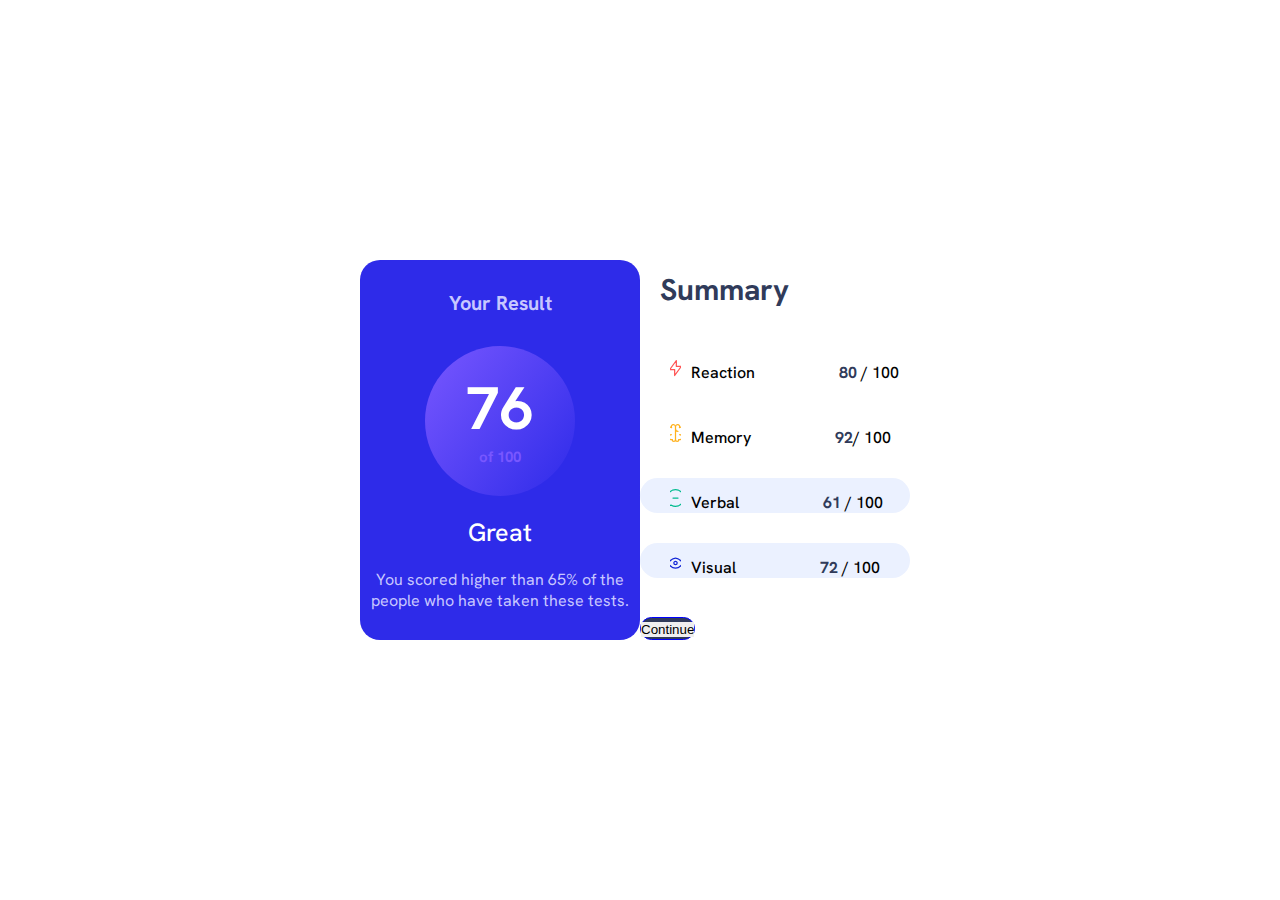
==== results-summary-component/index.html @ 6847442e "atualização front-end-mentor" ====
<!DOCTYPE html>
<html lang="pt-br">
<head>
  <meta charset="UTF-8">
  <meta name="viewport" content="width=device-width, initial-scale=1.0">
  <title>Results Summary Component</title>

  <link rel="stylesheet" href="src/css/reset.css">
  <link rel="stylesheet" href="src/css/variables.css">
  <link rel="stylesheet" href="src/css/style.css">

  <link rel="preconnect" href="https://fonts.googleapis.com">
  <link rel="preconnect" href="https://fonts.gstatic.com" crossorigin>
  <link href="https://fonts.googleapis.com/css2?family=Hanken+Grotesk:ital,wght@0,100..900;1,100..900&display=swap" rel="stylesheet">


</head>
<body>
  <main class="container">
    <div class="resultados">

      <h1 class="result"> Your Result</h1>
      
      <div class="borda-redonda">
        <h1>76 </h1>
        <h2>of 100</h2>
      </div>
      
      
      <h1 class="great">Great</h1>

      <p class="informacao">You scored higher than 65% of the people who have taken these tests. </p>

    </div>

    <div class="container-direita">
      <h2 class="summary">Summary</h2>

      <div class="opcoes">
              
         <p class="reaction">Reaction <span>80</span> / 100</p> 
         <p class="memory">Memory <span>92</span>/ 100</p>
         <p class="verbal">Verbal <span>61</span> / 100</p>
         <p class="visual">Visual <span>72</span> / 100</p>
        
      </div>

      <div class="btn">
        <a href=""><button>Continue</button></a>
      </div>
    </div>
    
  </main>
</body>
</html>
---- results-summary-component/src/css/variables.css ----
:root{
    --primary-light: rgb(255, 87, 87);
    --primary-medium: rgb(255, 176, 31);
    --primary-dark: rgb(0, 189, 145);
    --primary-dark2: rgb(17, 37, 212);

    --gradients-light: rgb(120, 87, 255);
    --gradients-light2: rgb(46, 43, 233);
    --gradients-medium: rgb(78, 33, 202);
    --gradientes-dark: rgba(36, 33, 202, 0);

    --neutral-white: rgb(255, 255, 255);
    --neutral-light: rgb(235, 241, 255);
    --neutral-light2: rgb(200, 199, 255);
    --neutral-medium: rgb(48, 59, 90);
}
---- results-summary-component/src/css/style.css ----
body{

    font-family: 'Hanken Grotesk',sans-serif;
    /* - Weights: 500, 700, 800 */
}

.container{
    display: flex;
    justify-content: center;
    align-items: center;
    height: 100vh;
    
}

.container .resultados{
    background-color: var(--gradients-light2);
    display: flex;
    flex-direction: column;
    align-items: center;
    border-radius: 20px;
    width: 280px;
    height: 380px;
       
        
}

.container .resultados .result{
    font-size: 20px;
    color: var(--neutral-light2);
    padding-top: 30px;
    padding-bottom: 30px;
}



.container .resultados .borda-redonda{
    background: linear-gradient(127deg,var(--gradients-light),var(--gradients-light2));
    border-radius: 50%;
    width: 150px;
    height: 150px;
    text-align: center;
    padding: 23px;
    
   
    
}

.container .resultados .borda-redonda h1{
    font-size: 60px;
    color: white;
}

.container .resultados .borda-redonda h2{
    font-size: 15px;
    color: var(--gradients-light);
}



.container .resultados .great{
    color: white;
    font-size: 25px;
    font-weight: 500;
    padding-top: 20px;
    padding-bottom: 20px;

    
}

.container .resultados .informacao{
    color: var(--neutral-light2);
    text-align: center;
}

.container .container-direita{
    display: flex;
    justify-content: space-between;
    align-items: flex-start;
    flex-direction: column;
    width: 280px;
    height: 380px;
}

.container .container-direita .summary{
    display: flex;
    font-size: 30px;
    color: var(--neutral-medium);
    justify-content: space-around;
    padding-left: 20px;
    padding-top: 10px;
   
}

.container .container-direita .opcoes{
    display: flex;
    flex-direction: column;
    justify-content: space-around;
    width: 270px;
    height: 260px;

}

.container .container-direita .opcoes .reaction {
    padding-left: 30px;
    background-color: var(-primary-light);
    color: var(-primary-light);
    border-radius: 20px;
    padding-top: 10px;
    text-align: justify;
    font-weight: 500;
    
}

.container .container-direita .opcoes .reaction span{
    padding-left: 80px;
    color: var(--neutral-medium);
    font-weight: 700;
    
}

.container .container-direita .opcoes .reaction::before{
    content: '';
    background-image: url(../images/icon-reaction.svg);
    background-repeat: no-repeat;
    background-position: center;
    width: 11px;
    height: 20px;
    display: inline-block;
    margin-right: 10px;
}

.container .container-direita .opcoes .memory{
    font-weight: 500;
    padding-left: 30px;
    background-color: var(-primary-light);
    border-radius: 20px;
    padding-top: 10px;
    text-align: justify;
    
    
}

.container .container-direita .opcoes .memory span{
    padding-left: 80px;
    color: var(--neutral-medium);
    font-weight: 700;
}

.container .container-direita .opcoes .memory::before{
    content: '';
    background-image: url(../images/icon-memory.svg);
    background-repeat: no-repeat;
    background-position: center;
    width: 11px;
    height: 20px;
    display: inline-block;
    margin-right: 10px;
}


.container .container-direita .opcoes .verbal{
    font-weight: 500;
    padding-left: 30px;
    background-color: var(--neutral-light);
    border-radius: 20px;
    padding-top: 10px;
    text-align: justify;
}

.container .container-direita .opcoes .verbal span{
    padding-left: 80px;
    color: var(--neutral-medium);
    font-weight: 700;
    
}

.container .container-direita .opcoes .verbal::before{
    content: '';
    background-image: url(../images/icon-verbal.svg);
    background-repeat: no-repeat;
    background-position: center;
    width: 11px;
    height: 20px;
    display: inline-block;
    margin-right: 10px;
}

.container .container-direita .opcoes .visual{
    font-weight: 500;
    padding-left: 30px;
    background-color: var(--neutral-light);
    border-radius: 20px;
    padding-top: 10px;
    text-align: justify;
}

.container .container-direita .opcoes .visual span{
    padding-left: 80px;
    color: var(--neutral-medium);
    font-weight: 700;
    
}

.container .container-direita .opcoes .visual::before{
    content: '';
    background-image: url(../images/icon-visual.svg);
    background-repeat: no-repeat;
    background-position: center;
    width: 11px;
    height: 20px;
    display: inline-block;
    margin-right: 10px;
}



.container .container-direita .btn{
    display: flex;
    background-color: var(--neutral-medium);
    border: solid 1px blue;
    border-radius: 20px;
    color: blue;
    
    
}
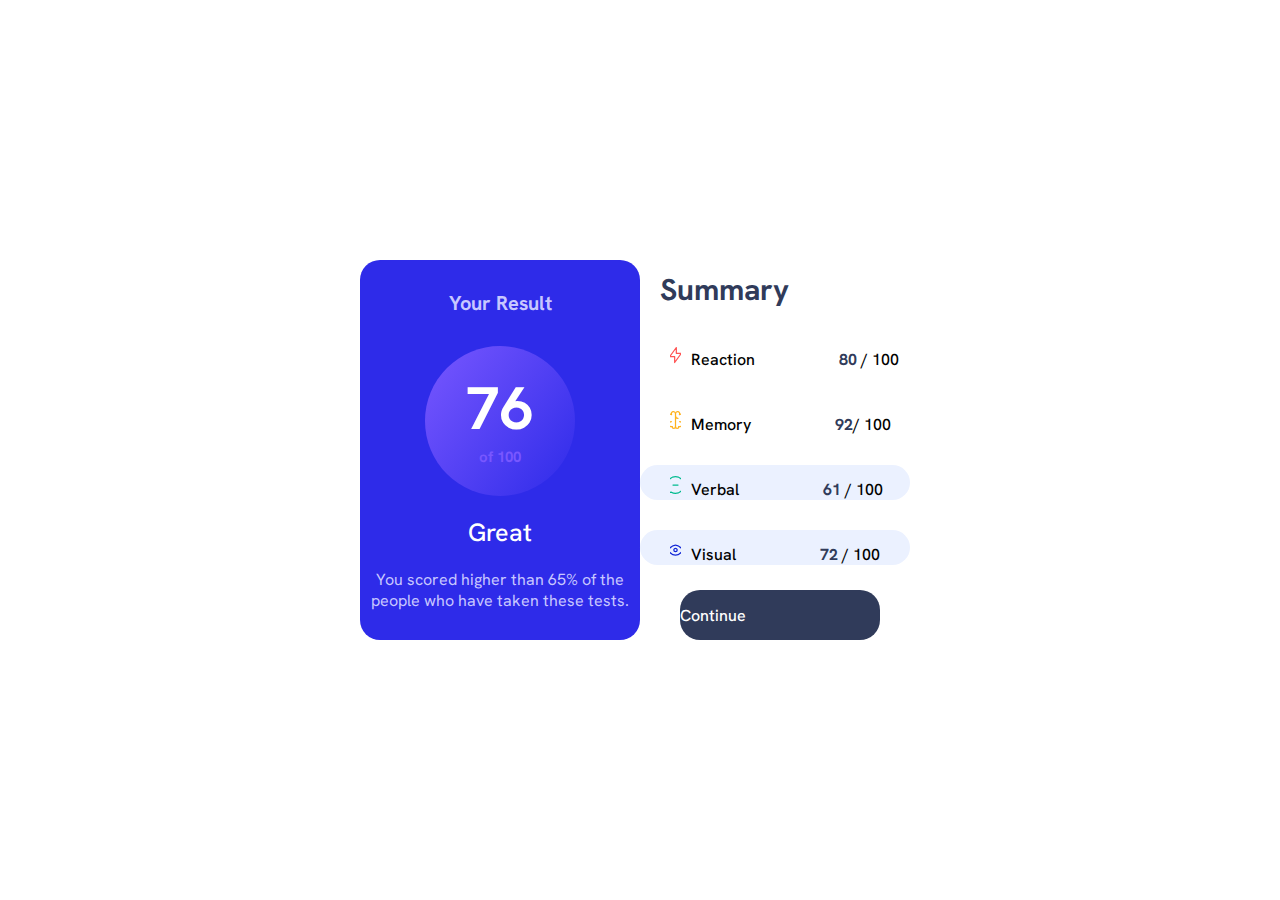
==== commit 6258f0db: "atualização fron-end-mentor" ====
--- a/results-summary-component/index.html
+++ b/results-summary-component/index.html
@@ -46,8 +46,9 @@
       </div>
 
       <div class="btn">
-        <a href=""><button>Continue</button></a>
+        <a href="">Continue</a>
       </div>
+      
     </div>
     
   </main>
--- a/results-summary-component/src/css/style.css
+++ b/results-summary-component/src/css/style.css
@@ -213,13 +213,23 @@
 }
 
 
-
 .container .container-direita .btn{
     display: flex;
+    justify-content: space-between;
+    flex-direction: row;
+    margin-left: 40px;
+    
+}
+
+.container .container-direita .btn a{
+    display: flex;
+    align-items:center;
+    text-align: center;
     background-color: var(--neutral-medium);
-    border: solid 1px blue;
-    border-radius: 20px;
-    color: blue;
-    
-    
-}
+    border-radius: 20px;
+    color: white;
+    width: 200px;
+    height: 50px;    
+    font-weight: 500;
+    
+}
